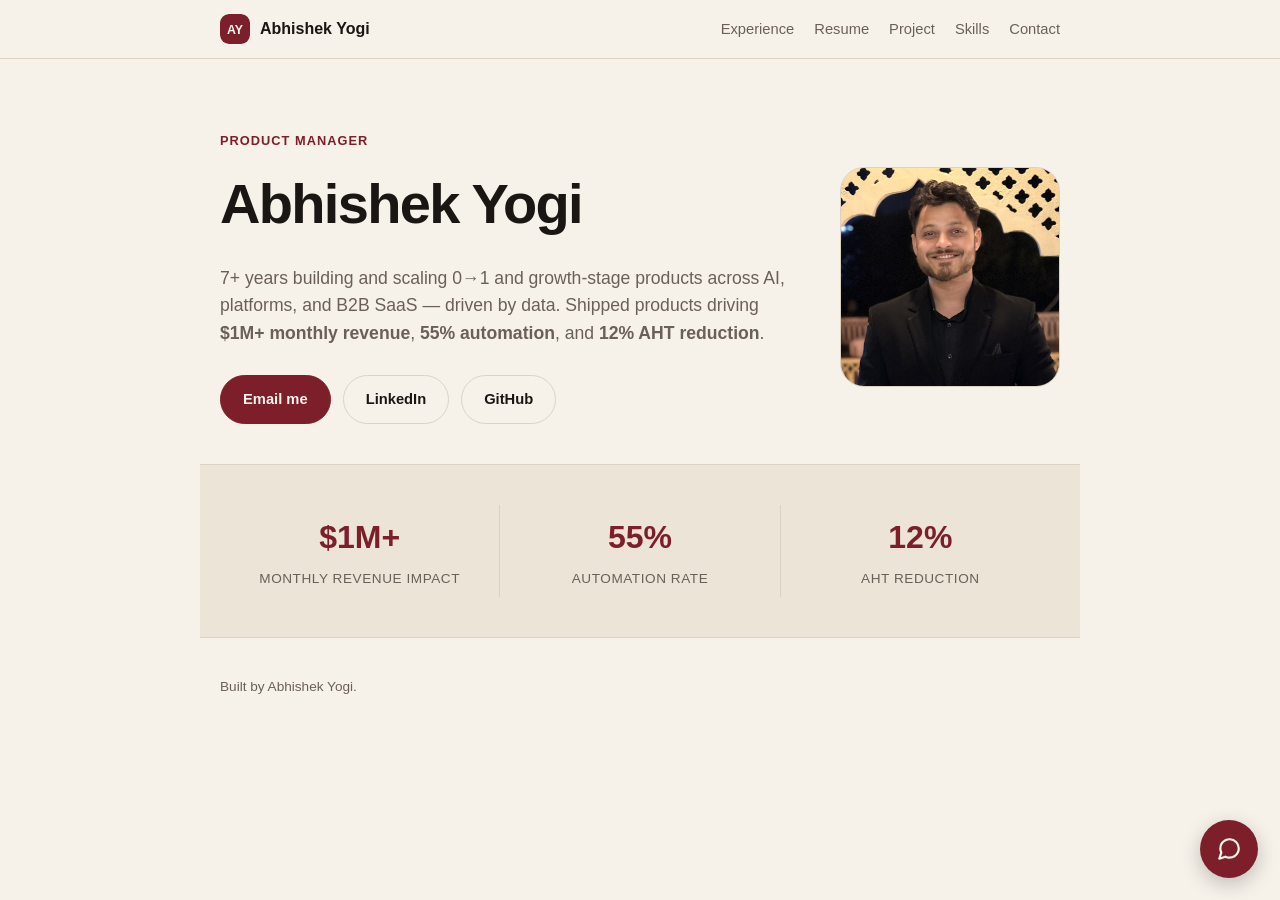
==== index.html @ f960cc6d "Generalize hero-sub copy away from AI-chatbot-specific framing Matches the broader Product Manager &" ====
<!DOCTYPE html>
<html lang="en">
<head>
<meta charset="UTF-8">
<meta name="viewport" content="width=device-width, initial-scale=1.0">
<title>Abhishek Yogi — Product Manager &amp; Data Enthusiast</title>
<meta name="description" content="Abhishek Yogi — Product Manager &amp; Data Enthusiast. 7+ years building 0→1 and growth-stage products across AI, platforms, and B2B SaaS.">
<link rel="icon" href="data:,">
<link rel="stylesheet" href="style.css">
</head>
<body>

<header class="nav">
  <div class="nav-inner">
    <a href="index.html" class="brand">
      <svg class="logo-mark" width="30" height="30" viewBox="0 0 34 34" xmlns="http://www.w3.org/2000/svg" aria-hidden="true">
        <rect width="34" height="34" rx="9" fill="var(--accent)"/>
        <text x="17" y="23" text-anchor="middle" font-family="-apple-system, BlinkMacSystemFont, 'Segoe UI', sans-serif" font-size="14" font-weight="800" fill="var(--accent-fg)">AY</text>
      </svg>
      <span>Abhishek Yogi</span>
    </a>
    <nav class="nav-links">
      <a href="experience.html">Experience</a>
      <a href="resume.html">Resume</a>
      <a href="project.html">Project</a>
      <a href="skills.html">Skills</a>
      <a href="contact.html">Contact</a>
    </nav>
  </div>
</header>

<main>
  <section class="hero">
    <div class="hero-layout">
      <div class="hero-intro">
        <p class="eyebrow"><span class="eyebrow-role" id="eyebrowRole">Product Manager</span></p>
        <h1>Abhishek Yogi</h1>
        <p class="hero-sub">
          7+ years building and scaling 0→1 and growth-stage products across AI, platforms, and B2B SaaS —
          driven by data. Shipped products driving <strong>$1M+ monthly revenue</strong>,
          <strong>55% automation</strong>, and <strong>12% AHT reduction</strong>.
        </p>
        <div class="hero-links">
          <a class="btn btn-primary" href="mailto:abhishekyogi.24@gmail.com">Email me</a>
          <a class="btn" href="https://www.linkedin.com/in/abhiyogi/" target="_blank" rel="noopener">LinkedIn</a>
          <a class="btn" href="https://github.com/abhishekyogi24-hue" target="_blank" rel="noopener">GitHub</a>
        </div>
      </div>
      <div class="hero-photo">
        <img src="headshot.jpg" alt="Abhishek Yogi" onerror="this.style.display='none'; this.nextElementSibling.style.display='flex';">
        <div class="hero-photo-placeholder">
          <svg width="64" height="64" viewBox="0 0 24 24" fill="none" stroke="currentColor" stroke-width="1.5" stroke-linecap="round" stroke-linejoin="round" aria-hidden="true">
            <circle cx="12" cy="8" r="4"/>
            <path d="M4 21c0-4.4 3.6-8 8-8s8 3.6 8 8"/>
          </svg>
        </div>
      </div>
    </div>
  </section>

  <div class="stat-band">
    <div class="stat-band-inner">
      <div class="stat">
        <span class="stat-value">$1M+</span>
        <span class="stat-label">Monthly Revenue Impact</span>
      </div>
      <div class="stat">
        <span class="stat-value">55%</span>
        <span class="stat-label">Automation Rate</span>
      </div>
      <div class="stat">
        <span class="stat-value">12%</span>
        <span class="stat-label">AHT Reduction</span>
      </div>
    </div>
  </div>
</main>

<footer class="footer">
  <p>Built by Abhishek Yogi.</p>
</footer>

<!-- Chatbot widget -->
<div id="chat-widget">
  <div id="chat-frame-wrap" hidden>
    <iframe id="chat-frame" title="Ask about Abhishek" loading="lazy"></iframe>
  </div>
  <button id="chat-launcher" type="button" aria-label="Open chat" aria-expanded="false">
    <svg class="icon-open" viewBox="0 0 24 24" width="26" height="26" fill="none" stroke="currentColor" stroke-width="2" stroke-linecap="round" stroke-linejoin="round" aria-hidden="true">
      <path d="M21 11.5a8.38 8.38 0 0 1-.9 3.8 8.5 8.5 0 0 1-7.6 4.7 8.38 8.38 0 0 1-3.8-.9L3 21l1.9-5.7a8.38 8.38 0 0 1-.9-3.8 8.5 8.5 0 0 1 4.7-7.6 8.38 8.38 0 0 1 3.8-.9h.5a8.48 8.48 0 0 1 8 8v.5z"/>
    </svg>
    <svg class="icon-close" viewBox="0 0 24 24" width="26" height="26" fill="none" stroke="currentColor" stroke-width="2.2" stroke-linecap="round" stroke-linejoin="round" aria-hidden="true">
      <line x1="18" y1="6" x2="6" y2="18"/><line x1="6" y1="6" x2="18" y2="18"/>
    </svg>
  </button>
</div>

<script>
(function () {
  var launcher = document.getElementById('chat-launcher');
  var wrap = document.getElementById('chat-frame-wrap');
  var frame = document.getElementById('chat-frame');
  var widget = document.getElementById('chat-widget');
  var loaded = false;

  function open() {
    if (!loaded) { frame.src = 'chatbot.html'; loaded = true; }
    wrap.hidden = false;
    // allow display to apply before animating
    requestAnimationFrame(function () { widget.classList.add('open'); });
    launcher.setAttribute('aria-label', 'Close chat');
    launcher.setAttribute('aria-expanded', 'true');
  }
  function close() {
    widget.classList.remove('open');
    launcher.setAttribute('aria-label', 'Open chat');
    launcher.setAttribute('aria-expanded', 'false');
    setTimeout(function () { if (!widget.classList.contains('open')) wrap.hidden = true; }, 200);
  }
  launcher.addEventListener('click', function () {
    if (widget.classList.contains('open')) close(); else open();
  });
  document.addEventListener('keydown', function (e) {
    if (e.key === 'Escape' && widget.classList.contains('open')) close();
  });
})();
</script>

<script>
(function () {
  var el = document.getElementById('eyebrowRole');
  if (!el) return;
  var roles = ['Product Manager', 'Data Enthusiast'];
  var i = 0;
  setInterval(function () {
    el.classList.add('eyebrow-fade');
    setTimeout(function () {
      i = (i + 1) % roles.length;
      el.textContent = roles[i];
      el.classList.remove('eyebrow-fade');
    }, 350);
  }, 2400);
})();
</script>

</body>
</html>
---- style.css ----
:root {
  color-scheme: light dark;
  --bg: #f6f2ea;
  --bg-alt: #ece4d6;
  --fg: #1a1613;
  --fg-muted: #6b6058;
  --accent: #7d1f2b;
  --accent-fg: #f9f5ee;
  --border: #ddd2c1;
  --card-bg: #fffdf8;
  --max-width: 880px;
}

@media (prefers-color-scheme: dark) {
  :root {
    --bg: #17120f;
    --bg-alt: #211913;
    --fg: #f0e8dd;
    --fg-muted: #a99c8d;
    --accent: #d97682;
    --accent-fg: #2a1013;
    --border: #33271f;
    --card-bg: #201812;
  }
}

:root[data-theme="light"] {
  --bg: #f6f2ea;
  --bg-alt: #ece4d6;
  --fg: #1a1613;
  --fg-muted: #6b6058;
  --accent: #7d1f2b;
  --accent-fg: #f9f5ee;
  --border: #ddd2c1;
  --card-bg: #fffdf8;
}

:root[data-theme="dark"] {
  --bg: #17120f;
  --bg-alt: #211913;
  --fg: #f0e8dd;
  --fg-muted: #a99c8d;
  --accent: #d97682;
  --accent-fg: #2a1013;
  --border: #33271f;
  --card-bg: #201812;
}

* { box-sizing: border-box; }

html { scroll-behavior: smooth; }

body {
  margin: 0;
  font-family: -apple-system, BlinkMacSystemFont, "Segoe UI", Roboto, Helvetica, Arial, sans-serif;
  background: var(--bg);
  color: var(--fg);
  line-height: 1.55;
}

a { color: var(--accent); text-decoration: none; }
a:hover { text-decoration: underline; }

a, .btn, .btn-primary, .eyebrow, .case-tag, .project-group-label,
.stat-value, .metric-value .arrow, .case-details summary.case-toggle,
.logo-mark rect {
  transition: color 0.3s ease, background-color 0.3s ease, border-color 0.3s ease, fill 0.3s ease;
}

.nav {
  position: sticky;
  top: 0;
  z-index: 10;
  background: color-mix(in srgb, var(--bg) 85%, transparent);
  backdrop-filter: blur(8px);
  border-bottom: 1px solid var(--border);
}

.nav-inner {
  max-width: var(--max-width);
  margin: 0 auto;
  padding: 14px 20px;
  display: flex;
  align-items: center;
  justify-content: space-between;
}

.brand {
  display: flex;
  align-items: center;
  gap: 10px;
  font-weight: 700;
  color: var(--fg);
  text-decoration: none;
}
.brand:hover { text-decoration: none; }
.logo-mark { flex-shrink: 0; display: block; border-radius: 9px; }

.nav-links {
  display: flex;
  gap: 20px;
  font-size: 0.92rem;
}

.nav-links a { color: var(--fg-muted); }
.nav-links a:hover { color: var(--fg); text-decoration: none; }
.nav-links a.active { color: var(--fg); font-weight: 600; }

main { max-width: var(--max-width); margin: 0 auto; padding: 0 20px; }

.hero {
  padding: 72px 0 40px;
}

.hero-layout {
  display: flex;
  align-items: center;
  gap: 48px;
}
.hero-intro { flex: 1 1 auto; min-width: 0; }

.eyebrow {
  text-transform: uppercase;
  letter-spacing: 0.08em;
  font-size: 0.8rem;
  font-weight: 600;
  color: var(--accent);
  margin: 0 0 10px;
}

.eyebrow-role {
  display: inline-block;
  transition: opacity 0.35s ease, transform 0.35s ease;
}
.eyebrow-role.eyebrow-fade {
  opacity: 0;
  transform: translateY(-6px);
}

.hero h1 {
  font-size: clamp(2.25rem, 6vw, 3.5rem);
  font-weight: 800;
  margin: 0 0 16px;
  letter-spacing: -0.03em;
}

.hero-sub {
  max-width: 640px;
  color: var(--fg-muted);
  font-size: 1.1rem;
}

.hero-links {
  display: flex;
  flex-wrap: wrap;
  gap: 12px;
  margin-top: 28px;
}

.hero-photo {
  flex: 0 0 auto;
  width: 220px;
  height: 220px;
  border-radius: 24px;
  overflow: hidden;
  border: 1px solid var(--border);
  background: var(--bg-alt);
  position: relative;
}
.hero-photo img { width: 100%; height: 100%; object-fit: cover; display: block; }
.hero-photo-placeholder {
  position: absolute;
  inset: 0;
  display: none;
  align-items: center;
  justify-content: center;
  color: var(--fg-muted);
}

.btn {
  display: inline-block;
  padding: 12px 22px;
  border-radius: 999px;
  border: 1px solid var(--border);
  color: var(--fg);
  font-size: 0.92rem;
  font-weight: 600;
}
.btn:hover { text-decoration: none; border-color: var(--accent); }

.btn-primary {
  background: var(--accent);
  color: var(--accent-fg);
  border-color: var(--accent);
}
.btn-primary:hover { opacity: 0.9; }

.stat-band {
  margin: 0 -20px;
  padding: 40px 20px;
  background: var(--bg-alt);
  border-top: 1px solid var(--border);
  border-bottom: 1px solid var(--border);
}
.stat-band-inner {
  max-width: var(--max-width);
  margin: 0 auto;
  display: flex;
  flex-wrap: wrap;
}
.stat-band .stat {
  flex: 1 1 0;
  min-width: 160px;
  text-align: center;
  padding: 8px 20px;
  border-left: 1px solid var(--border);
}
.stat-band .stat:first-child { border-left: none; }
.stat-value { display: block; font-size: 2rem; font-weight: 800; color: var(--accent); }
.stat-label {
  display: block;
  margin-top: 6px;
  font-size: 0.85rem;
  color: var(--fg-muted);
  text-transform: uppercase;
  letter-spacing: 0.04em;
}

.section { padding: 48px 0; border-top: 1px solid var(--border); }
main > .section:first-child { border-top: none; }

.section h2 {
  font-size: 1.5rem;
  margin: 0 0 28px;
}

.job { margin-bottom: 40px; }
.job:last-child { margin-bottom: 0; }

.job-head {
  display: flex;
  flex-wrap: wrap;
  align-items: baseline;
  justify-content: space-between;
  gap: 8px;
  margin-bottom: 12px;
}

.job-head h3 { margin: 0; font-size: 1.15rem; }
.job-meta { color: var(--fg-muted); font-size: 0.9rem; white-space: nowrap; }

.job h4 {
  font-size: 0.85rem;
  text-transform: uppercase;
  letter-spacing: 0.04em;
  color: var(--fg-muted);
  margin: 18px 0 8px;
}
.job h4:first-of-type { margin-top: 4px; }

.job ul { margin: 0 0 0; padding-left: 20px; }
.job li { margin-bottom: 6px; }

.job-summary { margin: 0; color: var(--fg-muted); font-size: 0.98rem; max-width: 720px; }

.resume-summary {
  font-size: 1.05rem;
  color: var(--fg-muted);
  margin: 0 0 24px;
  max-width: 640px;
}
.resume-summary strong { color: var(--fg); }
.resume-links { display: flex; gap: 12px; flex-wrap: wrap; }

.case-study {
  background: var(--card-bg);
  border: 1px solid var(--border);
  border-radius: 14px;
  padding: 32px;
}

.case-head { margin-bottom: 4px; }
.case-head h3 { margin: 0 0 4px; font-size: 1.3rem; }
.case-tag { color: var(--accent); font-size: 0.85rem; font-weight: 600; margin: 0; }

.case-lede {
  font-size: 1.05rem;
  color: var(--fg-muted);
  margin: 16px 0 28px;
  max-width: 640px;
}

.case-grid {
  display: grid;
  grid-template-columns: repeat(2, 1fr);
  gap: 24px;
  margin-bottom: 28px;
}

.case-grid-3 { grid-template-columns: repeat(3, 1fr); }
.case-phase .case-grid { margin-bottom: 0; }

.case-grid h4 {
  font-size: 0.85rem;
  text-transform: uppercase;
  letter-spacing: 0.04em;
  color: var(--fg-muted);
  margin: 0 0 6px;
}
.case-grid p { margin: 0; font-size: 0.95rem; }

.project-group { margin-bottom: 20px; }
.project-group--divider { margin-top: 48px; padding-top: 40px; border-top: 1px solid var(--border); }

.project-group-label {
  font-size: 0.8rem;
  text-transform: uppercase;
  letter-spacing: 0.1em;
  font-weight: 700;
  color: var(--accent);
  margin: 0 0 6px;
}
.project-group-note {
  margin: 0;
  color: var(--fg-muted);
  font-size: 0.95rem;
}

.case-study + .case-study { margin-top: 32px; }

.case-phase { margin-bottom: 24px; }
.case-phase h4 { font-size: 1.05rem; margin: 0 0 8px; }
.case-phase p { margin: 0 0 12px; font-size: 0.95rem; color: var(--fg-muted); }
.case-phase p:last-child { margin-bottom: 0; }
.case-phase p strong { color: var(--fg); }
.case-phase ul { margin: 8px 0 0; padding-left: 20px; }
.case-phase li { margin-bottom: 6px; font-size: 0.95rem; color: var(--fg-muted); }
.case-phase li strong { color: var(--fg); }

.case-metrics-caption {
  font-size: 0.85rem;
  color: var(--fg-muted);
  margin: 24px 0 8px;
}

.case-metrics {
  display: flex;
  gap: 16px;
  flex-wrap: wrap;
  margin-bottom: 24px;
}
.metric {
  flex: 1;
  min-width: 150px;
  background: var(--bg-alt);
  border: 1px solid var(--border);
  border-radius: 10px;
  padding: 14px 16px;
  display: flex;
  flex-direction: column;
  gap: 4px;
}
.metric-value { font-size: 1.2rem; font-weight: 700; }
.metric-value .arrow { color: var(--accent); font-weight: 400; margin: 0 4px; }
.metric-label {
  font-size: 0.8rem;
  color: var(--fg-muted);
  text-transform: uppercase;
  letter-spacing: 0.03em;
}

.case-challenge { font-size: 0.92rem; color: var(--fg-muted); margin: 0 0 24px; }
.case-challenge strong { color: var(--fg); }

.case-stack {
  display: flex;
  flex-wrap: wrap;
  gap: 8px;
  margin-bottom: 24px;
}
.case-stack span {
  font-size: 0.8rem;
  padding: 4px 10px;
  border-radius: 999px;
  background: var(--bg-alt);
  color: var(--fg-muted);
  border: 1px solid var(--border);
}

.case-links { display: flex; gap: 12px; flex-wrap: wrap; margin-bottom: 4px; }

.case-details { margin-top: 4px; }
.case-details summary.case-toggle {
  cursor: pointer;
  list-style: none;
  display: inline-flex;
  align-items: center;
  gap: 6px;
  font-size: 0.85rem;
  font-weight: 600;
  color: var(--accent);
  padding: 10px 0;
  user-select: none;
}
.case-details summary.case-toggle::-webkit-details-marker { display: none; }
.case-details summary.case-toggle::marker { content: ""; }
.case-toggle-icon { transition: transform 0.2s ease; flex-shrink: 0; }
.case-details[open] .case-toggle-icon { transform: rotate(180deg); }
.case-toggle-open { display: none; }
.case-details[open] .case-toggle-open { display: inline; }
.case-details[open] .case-toggle-closed { display: none; }
.case-details-body { padding-top: 12px; }
.case-details-body > *:last-child { margin-bottom: 0; }

.skills-grid {
  display: grid;
  grid-template-columns: repeat(2, 1fr);
  gap: 24px;
}

.skill-group h4 {
  font-size: 0.95rem;
  margin: 0 0 6px;
}
.skill-group p {
  margin: 0;
  color: var(--fg-muted);
  font-size: 0.92rem;
}

.awards-edu {
  display: grid;
  grid-template-columns: 3fr 2fr;
  gap: 40px;
}

.awards ul { padding-left: 20px; margin: 0; }
.awards li { margin-bottom: 10px; color: var(--fg-muted); }
.awards li strong { color: var(--fg); }

.education p { color: var(--fg-muted); margin: 0; }
.education strong { color: var(--fg); }

.contact { text-align: center; }
.contact .hero-links { justify-content: center; }

.footer {
  max-width: var(--max-width);
  margin: 0 auto;
  padding: 24px 20px 48px;
  color: var(--fg-muted);
  font-size: 0.85rem;
}

/* Chatbot widget */
#chat-widget {
  position: fixed;
  right: 22px;
  bottom: 22px;
  z-index: 50;
  display: flex;
  flex-direction: column;
  align-items: flex-end;
  gap: 14px;
}

#chat-launcher {
  width: 58px;
  height: 58px;
  border-radius: 50%;
  border: none;
  background: var(--accent);
  color: var(--accent-fg);
  cursor: pointer;
  display: flex;
  align-items: center;
  justify-content: center;
  box-shadow: 0 6px 20px rgba(0, 0, 0, 0.22);
  transition: transform 0.15s ease, box-shadow 0.15s ease;
  align-self: flex-end;
}
#chat-launcher:hover { transform: translateY(-2px); box-shadow: 0 8px 26px rgba(0, 0, 0, 0.28); }
#chat-launcher .icon-close { display: none; }
#chat-widget.open #chat-launcher .icon-open { display: none; }
#chat-widget.open #chat-launcher .icon-close { display: block; }

#chat-frame-wrap {
  width: 380px;
  height: 560px;
  max-height: calc(100vh - 120px);
  border-radius: 16px;
  overflow: hidden;
  background: var(--card-bg);
  border: 1px solid var(--border);
  box-shadow: 0 14px 44px rgba(0, 0, 0, 0.28);
  opacity: 0;
  transform: translateY(12px) scale(0.98);
  transform-origin: bottom right;
  transition: opacity 0.18s ease, transform 0.18s ease;
  pointer-events: none;
}
#chat-widget.open #chat-frame-wrap {
  opacity: 1;
  transform: translateY(0) scale(1);
  pointer-events: auto;
}
#chat-frame { width: 100%; height: 100%; border: 0; display: block; }

@media (max-width: 640px) {
  .nav-inner { flex-wrap: wrap; row-gap: 8px; }
  .brand { flex: 1 0 100%; }
  .nav-links { flex-wrap: wrap; gap: 8px 14px; font-size: 0.85rem; }
  .case-grid, .case-grid-3 { grid-template-columns: 1fr; }
  .skills-grid { grid-template-columns: 1fr; }
  .awards-edu { grid-template-columns: 1fr; gap: 32px; }
  .hero-layout { flex-direction: column-reverse; gap: 28px; }
  .hero-photo { width: 160px; height: 160px; }
  .stat-band { margin: 0 -20px; }
  .stat-band .stat { border-left: none; border-top: 1px solid var(--border); flex: 1 1 100%; }
  .stat-band .stat:first-child { border-top: none; }

  #chat-widget { right: 16px; bottom: 16px; left: 16px; align-items: flex-end; }
  #chat-frame-wrap {
    width: 100%;
    height: 70vh;
    max-height: calc(100vh - 100px);
  }
}
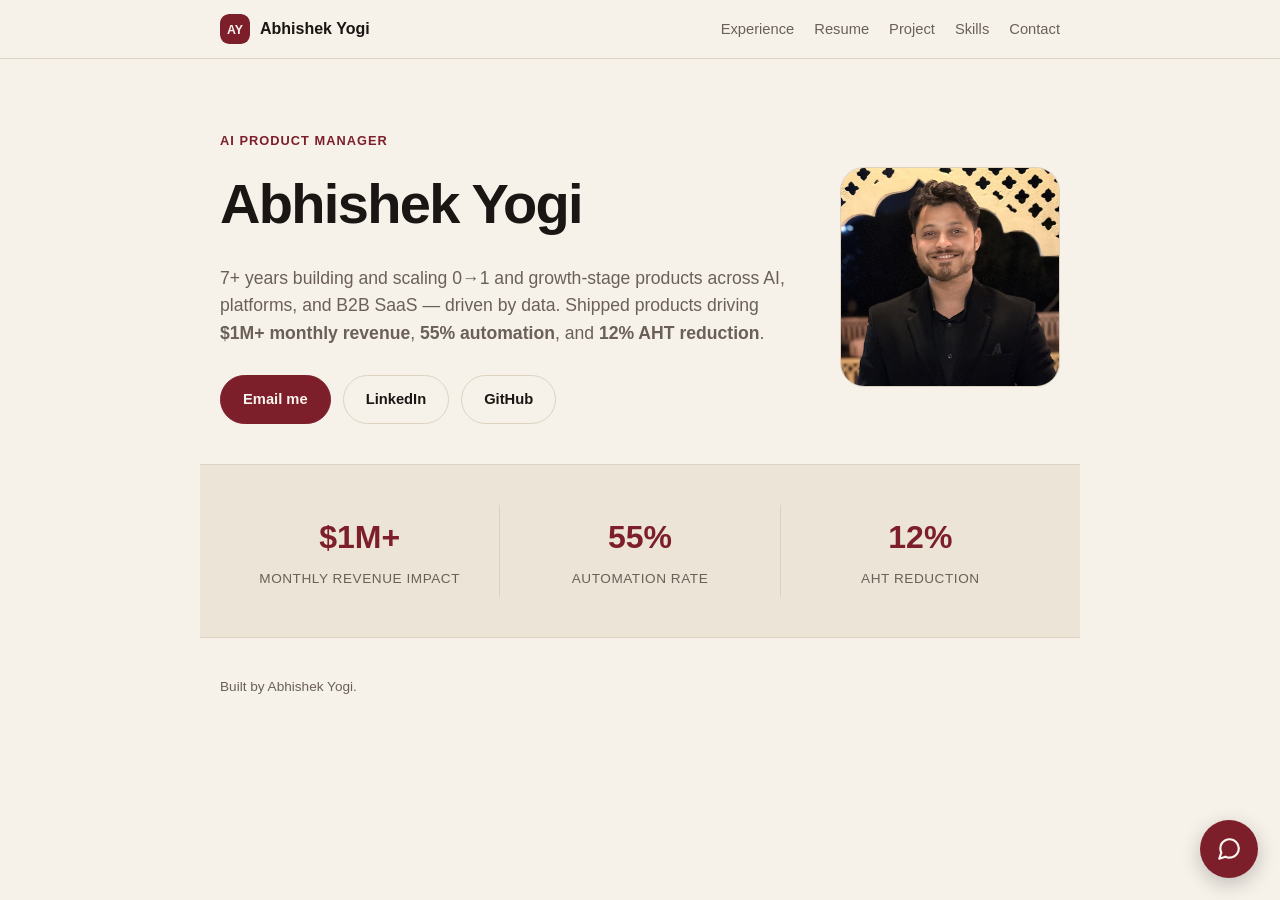
==== commit 59584ff1: "Rotate eyebrow badge through 3 labels instead of 2 AI Product Manager -> Platform & Integrations -> " ====
--- a/index.html
+++ b/index.html
@@ -33,7 +33,7 @@
   <section class="hero">
     <div class="hero-layout">
       <div class="hero-intro">
-        <p class="eyebrow"><span class="eyebrow-role" id="eyebrowRole">Product Manager</span></p>
+        <p class="eyebrow"><span class="eyebrow-role" id="eyebrowRole">AI Product Manager</span></p>
         <h1>Abhishek Yogi</h1>
         <p class="hero-sub">
           7+ years building and scaling 0→1 and growth-stage products across AI, platforms, and B2B SaaS —
@@ -130,7 +130,7 @@
 (function () {
   var el = document.getElementById('eyebrowRole');
   if (!el) return;
-  var roles = ['Product Manager', 'Data Enthusiast'];
+  var roles = ['AI Product Manager', 'Platform & Integrations', 'Data Enthusiast'];
   var i = 0;
   setInterval(function () {
     el.classList.add('eyebrow-fade');
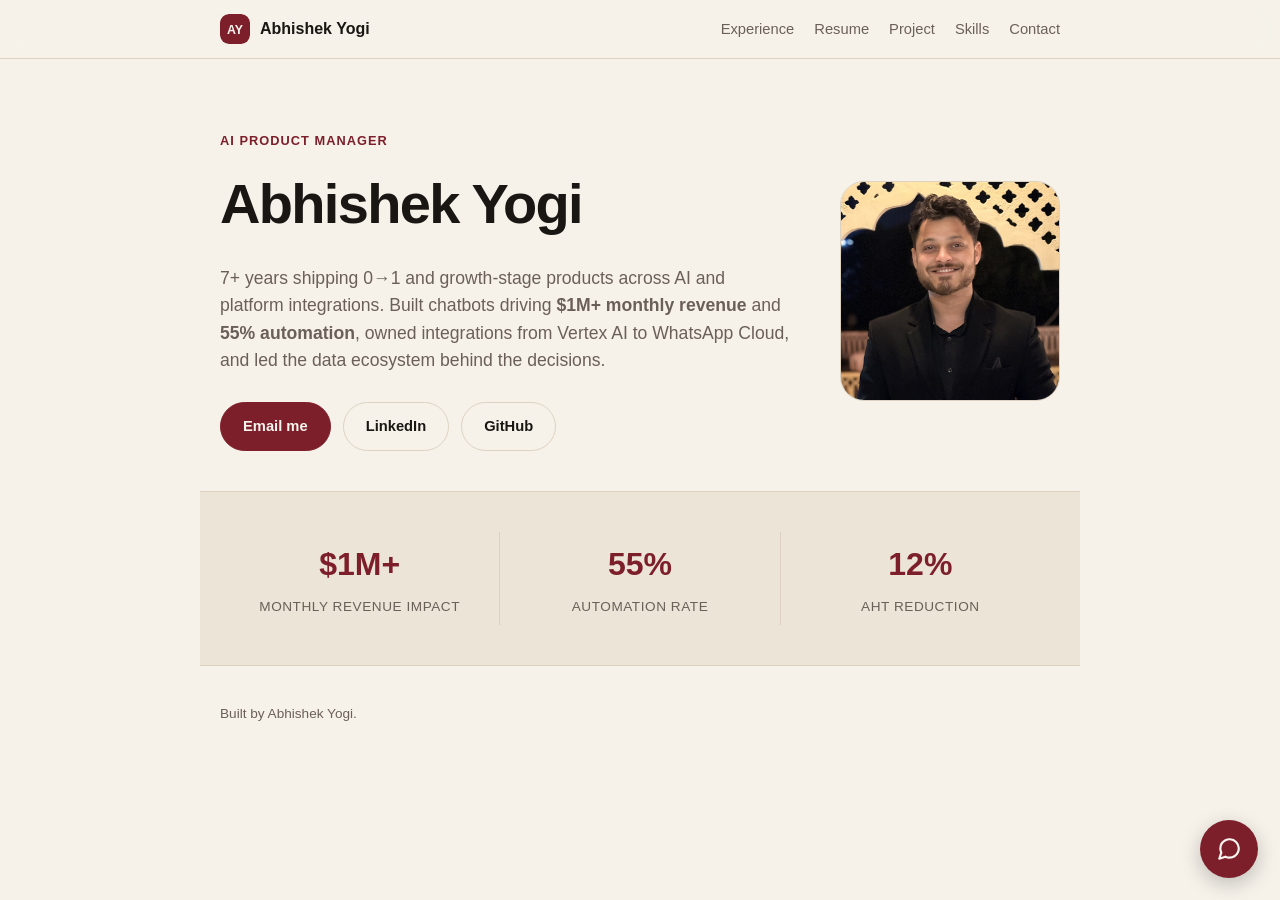
==== commit 480b3b82: "Remove inaccurate B2B SaaS claim; lead with platform integrations and data Abhishek hasn't worked in" ====
--- a/index.html
+++ b/index.html
@@ -4,7 +4,7 @@
 <meta charset="UTF-8">
 <meta name="viewport" content="width=device-width, initial-scale=1.0">
 <title>Abhishek Yogi — Product Manager &amp; Data Enthusiast</title>
-<meta name="description" content="Abhishek Yogi — Product Manager &amp; Data Enthusiast. 7+ years building 0→1 and growth-stage products across AI, platforms, and B2B SaaS.">
+<meta name="description" content="Abhishek Yogi — Product Manager &amp; Data Enthusiast. 7+ years shipping 0→1 and growth-stage products across AI and platform integrations.">
 <link rel="icon" href="data:,">
 <link rel="stylesheet" href="style.css">
 </head>
@@ -36,9 +36,9 @@
         <p class="eyebrow"><span class="eyebrow-role" id="eyebrowRole">AI Product Manager</span></p>
         <h1>Abhishek Yogi</h1>
         <p class="hero-sub">
-          7+ years building and scaling 0→1 and growth-stage products across AI, platforms, and B2B SaaS —
-          driven by data. Shipped products driving <strong>$1M+ monthly revenue</strong>,
-          <strong>55% automation</strong>, and <strong>12% AHT reduction</strong>.
+          7+ years shipping 0→1 and growth-stage products across AI and platform integrations. Built chatbots
+          driving <strong>$1M+ monthly revenue</strong> and <strong>55% automation</strong>, owned integrations
+          from Vertex AI to WhatsApp Cloud, and led the data ecosystem behind the decisions.
         </p>
         <div class="hero-links">
           <a class="btn btn-primary" href="mailto:abhishekyogi.24@gmail.com">Email me</a>
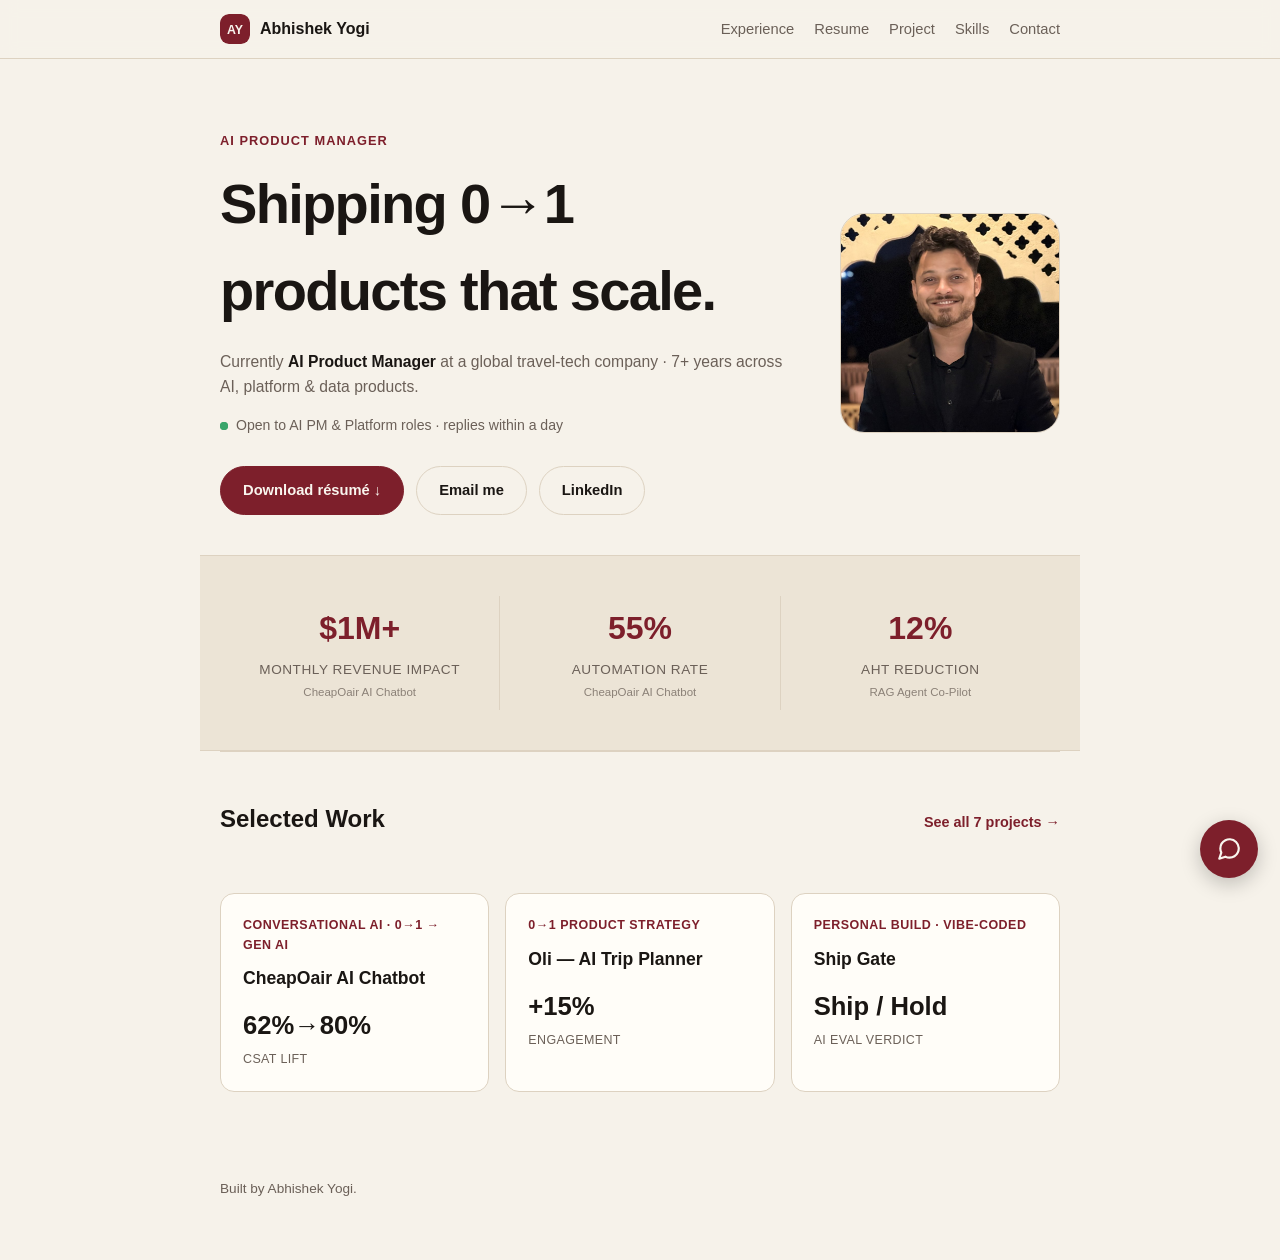
==== commit b7a2de8a: "Redesign homepage hero for recruiter conversion (Prototype A) Lead with a positioning headline inste" ====
--- a/index.html
+++ b/index.html
@@ -4,7 +4,7 @@
 <meta charset="UTF-8">
 <meta name="viewport" content="width=device-width, initial-scale=1.0">
 <title>Abhishek Yogi — Product Manager &amp; Data Enthusiast</title>
-<meta name="description" content="Abhishek Yogi — Product Manager &amp; Data Enthusiast. 7+ years shipping 0→1 and growth-stage products across AI and platform integrations.">
+<meta name="description" content="Abhishek Yogi — AI Product Manager. 7+ years shipping 0→1 products across AI and platform integrations, with $1M+ monthly revenue impact and 55% automation.">
 <link rel="icon" href="data:,">
 <link rel="stylesheet" href="style.css">
 </head>
@@ -34,16 +34,13 @@
     <div class="hero-layout">
       <div class="hero-intro">
         <p class="eyebrow"><span class="eyebrow-role" id="eyebrowRole">AI Product Manager</span></p>
-        <h1>Abhishek Yogi</h1>
-        <p class="hero-sub">
-          7+ years shipping 0→1 and growth-stage products across AI and platform integrations. Built chatbots
-          driving <strong>$1M+ monthly revenue</strong> and <strong>55% automation</strong>, owned integrations
-          from Vertex AI to WhatsApp Cloud, and led the data ecosystem behind the decisions.
-        </p>
+        <h1>Shipping 0→1 products that scale.</h1>
+        <p class="cred">Currently <strong>AI Product Manager</strong> at a global travel-tech company · 7+ years across AI, platform &amp; data products.</p>
+        <p class="avail"><span class="avail-dot" aria-hidden="true"></span> Open to AI PM &amp; Platform roles · replies within a day</p>
         <div class="hero-links">
-          <a class="btn btn-primary" href="mailto:abhishekyogi.24@gmail.com">Email me</a>
+          <a class="btn btn-primary" href="Abhishek_Yogi_Resume.pdf" download>Download résumé ↓</a>
+          <a class="btn" href="mailto:abhishekyogi.24@gmail.com">Email me</a>
           <a class="btn" href="https://www.linkedin.com/in/abhiyogi/" target="_blank" rel="noopener">LinkedIn</a>
-          <a class="btn" href="https://github.com/abhishekyogi24-hue" target="_blank" rel="noopener">GitHub</a>
         </div>
       </div>
       <div class="hero-photo">
@@ -60,20 +57,50 @@
 
   <div class="stat-band">
     <div class="stat-band-inner">
-      <div class="stat">
+      <a class="stat" href="project.html#cheapoair">
         <span class="stat-value">$1M+</span>
         <span class="stat-label">Monthly Revenue Impact</span>
-      </div>
-      <div class="stat">
+        <span class="stat-src">CheapOair AI Chatbot</span>
+      </a>
+      <a class="stat" href="project.html#cheapoair">
         <span class="stat-value">55%</span>
         <span class="stat-label">Automation Rate</span>
-      </div>
-      <div class="stat">
+        <span class="stat-src">CheapOair AI Chatbot</span>
+      </a>
+      <a class="stat" href="experience.html">
         <span class="stat-value">12%</span>
         <span class="stat-label">AHT Reduction</span>
-      </div>
+        <span class="stat-src">RAG Agent Co-Pilot</span>
+      </a>
     </div>
   </div>
+
+  <section class="section">
+    <div class="section-head">
+      <h2>Selected Work</h2>
+      <a class="see-all" href="project.html">See all 7 projects →</a>
+    </div>
+    <div class="work-grid">
+      <a class="work-card" href="project.html#cheapoair">
+        <p class="work-card-tag">Conversational AI · 0→1 → Gen AI</p>
+        <p class="work-card-title">CheapOair AI Chatbot</p>
+        <span class="work-card-metric">62%→80%</span>
+        <span class="work-card-metric-label">CSAT lift</span>
+      </a>
+      <a class="work-card" href="project.html#oli">
+        <p class="work-card-tag">0→1 Product Strategy</p>
+        <p class="work-card-title">Oli — AI Trip Planner</p>
+        <span class="work-card-metric">+15%</span>
+        <span class="work-card-metric-label">Engagement</span>
+      </a>
+      <a class="work-card" href="project.html#ship-gate">
+        <p class="work-card-tag">Personal Build · Vibe-Coded</p>
+        <p class="work-card-title">Ship Gate</p>
+        <span class="work-card-metric">Ship / Hold</span>
+        <span class="work-card-metric-label">AI eval verdict</span>
+      </a>
+    </div>
+  </section>
 </main>
 
 <footer class="footer">
@@ -83,7 +110,7 @@
 <!-- Chatbot widget -->
 <div id="chat-widget">
   <div id="chat-frame-wrap" hidden>
-    <iframe id="chat-frame" title="Ask about Abhishek" loading="lazy"></iframe>
+    <iframe id="chat-frame" aria-label="Abhi AI chat assistant" loading="lazy" allow="microphone"></iframe>
   </div>
   <button id="chat-launcher" type="button" aria-label="Open chat" aria-expanded="false">
     <svg class="icon-open" viewBox="0 0 24 24" width="26" height="26" fill="none" stroke="currentColor" stroke-width="2" stroke-linecap="round" stroke-linejoin="round" aria-hidden="true">
--- a/style.css
+++ b/style.css
@@ -150,6 +150,42 @@
   font-size: 1.1rem;
 }
 
+.cred {
+  margin: 14px 0 0;
+  color: var(--fg-muted);
+  font-size: 0.98rem;
+}
+.cred strong { color: var(--fg); }
+
+.avail {
+  display: inline-flex;
+  align-items: center;
+  gap: 8px;
+  margin: 16px 0 0;
+  font-size: 0.88rem;
+  color: var(--fg-muted);
+}
+.avail-dot {
+  width: 8px;
+  height: 8px;
+  border-radius: 50%;
+  background: #3aa66b;
+  flex-shrink: 0;
+  position: relative;
+}
+.avail-dot::after {
+  content: "";
+  position: absolute;
+  inset: 0;
+  border-radius: 50%;
+  background: #3aa66b;
+  animation: avail-pulse 2s ease-out infinite;
+}
+@keyframes avail-pulse {
+  0% { opacity: 0.6; transform: scale(1); }
+  100% { opacity: 0; transform: scale(2.6); }
+}
+
 .hero-links {
   display: flex;
   flex-wrap: wrap;
@@ -214,8 +250,14 @@
   text-align: center;
   padding: 8px 20px;
   border-left: 1px solid var(--border);
+  color: inherit;
+  text-decoration: none;
+  display: block;
 }
 .stat-band .stat:first-child { border-left: none; }
+a.stat-band .stat:hover,
+.stat-band a.stat:hover { text-decoration: none; }
+.stat-band a.stat:hover .stat-value { text-decoration: underline; }
 .stat-value { display: block; font-size: 2rem; font-weight: 800; color: var(--accent); }
 .stat-label {
   display: block;
@@ -224,6 +266,57 @@
   color: var(--fg-muted);
   text-transform: uppercase;
   letter-spacing: 0.04em;
+}
+.stat-src {
+  display: block;
+  margin-top: 4px;
+  font-size: 0.72rem;
+  color: var(--fg-muted);
+  opacity: 0.75;
+}
+
+.section-head {
+  display: flex;
+  align-items: baseline;
+  justify-content: space-between;
+  gap: 16px;
+  margin-bottom: 28px;
+}
+.section-head h2 { margin: 0; }
+.section-head .see-all { font-size: 0.9rem; font-weight: 600; white-space: nowrap; }
+
+.work-grid {
+  display: grid;
+  grid-template-columns: repeat(3, 1fr);
+  gap: 16px;
+}
+.work-card {
+  display: block;
+  background: var(--card-bg);
+  border: 1px solid var(--border);
+  border-radius: 14px;
+  padding: 22px;
+  color: inherit;
+  text-decoration: none;
+}
+.work-card:hover { text-decoration: none; border-color: var(--accent); }
+.work-card-tag {
+  color: var(--accent);
+  font-size: 0.78rem;
+  font-weight: 600;
+  text-transform: uppercase;
+  letter-spacing: 0.04em;
+  margin: 0 0 10px;
+}
+.work-card-title { font-size: 1.1rem; font-weight: 700; margin: 0 0 14px; }
+.work-card-metric { display: block; font-size: 1.6rem; font-weight: 800; color: var(--fg); font-variant-numeric: tabular-nums; }
+.work-card-metric-label {
+  display: block;
+  margin-top: 4px;
+  font-size: 0.78rem;
+  color: var(--fg-muted);
+  text-transform: uppercase;
+  letter-spacing: 0.03em;
 }
 
 .section { padding: 48px 0; border-top: 1px solid var(--border); }
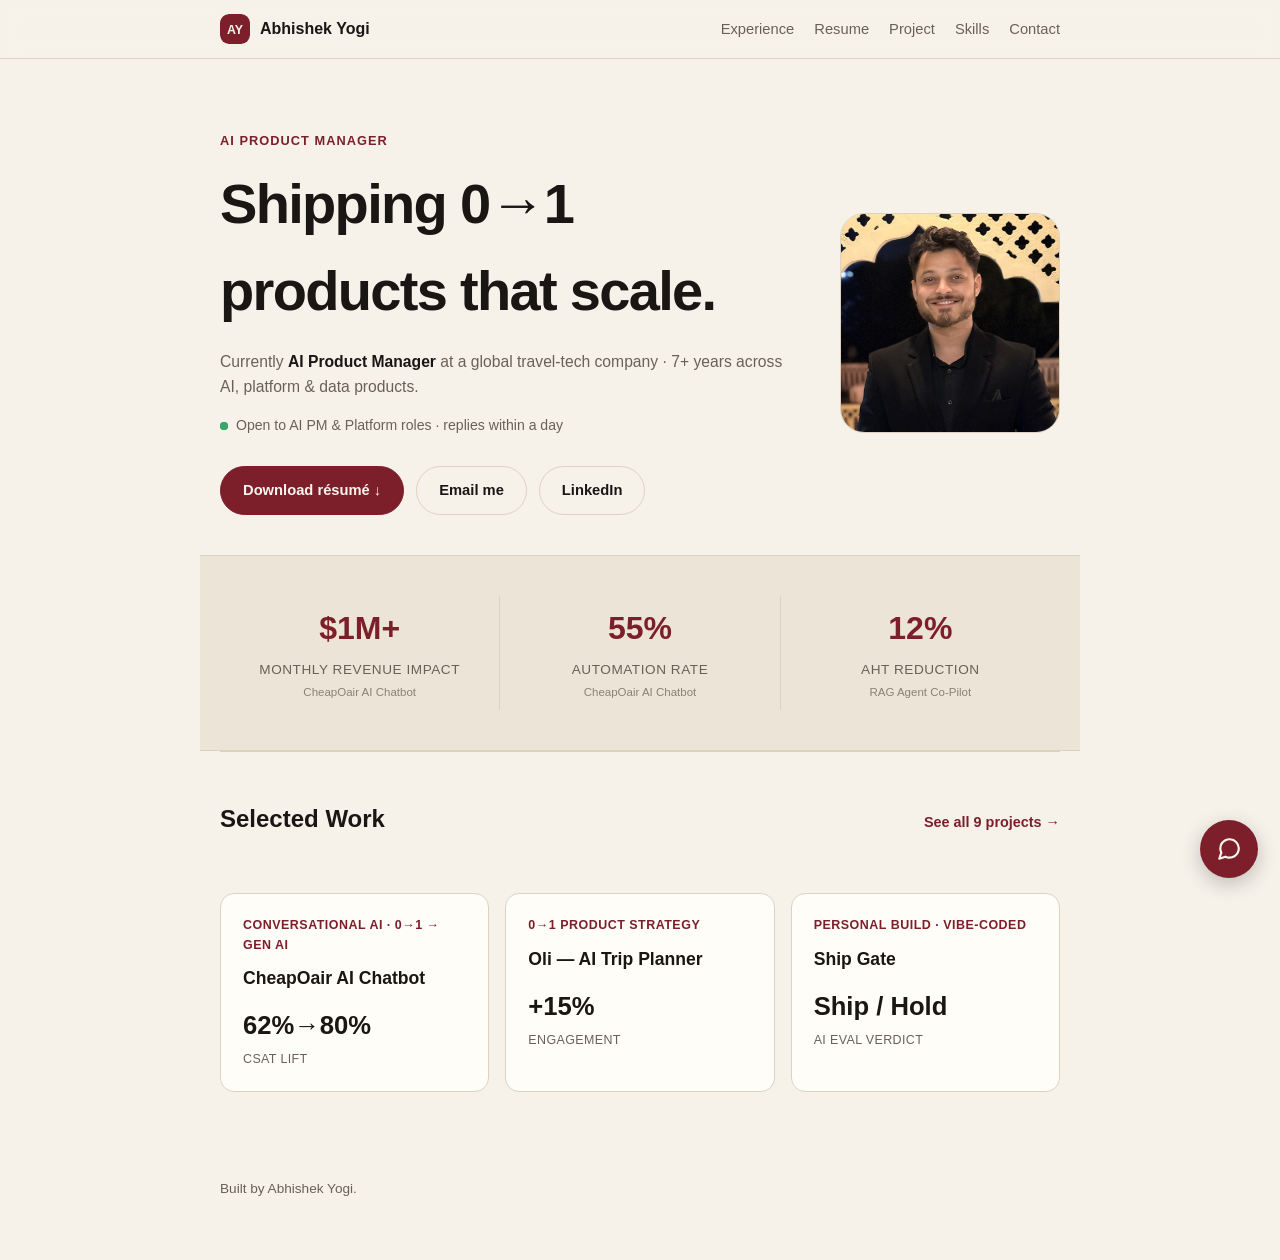
==== commit 226e73dd: "Add Plant Protector and Ledger to the Curiosity Builds section Plant Protector & Guide was already d" ====
--- a/index.html
+++ b/index.html
@@ -78,7 +78,7 @@
   <section class="section">
     <div class="section-head">
       <h2>Selected Work</h2>
-      <a class="see-all" href="project.html">See all 7 projects →</a>
+      <a class="see-all" href="project.html">See all 9 projects →</a>
     </div>
     <div class="work-grid">
       <a class="work-card" href="project.html#cheapoair">
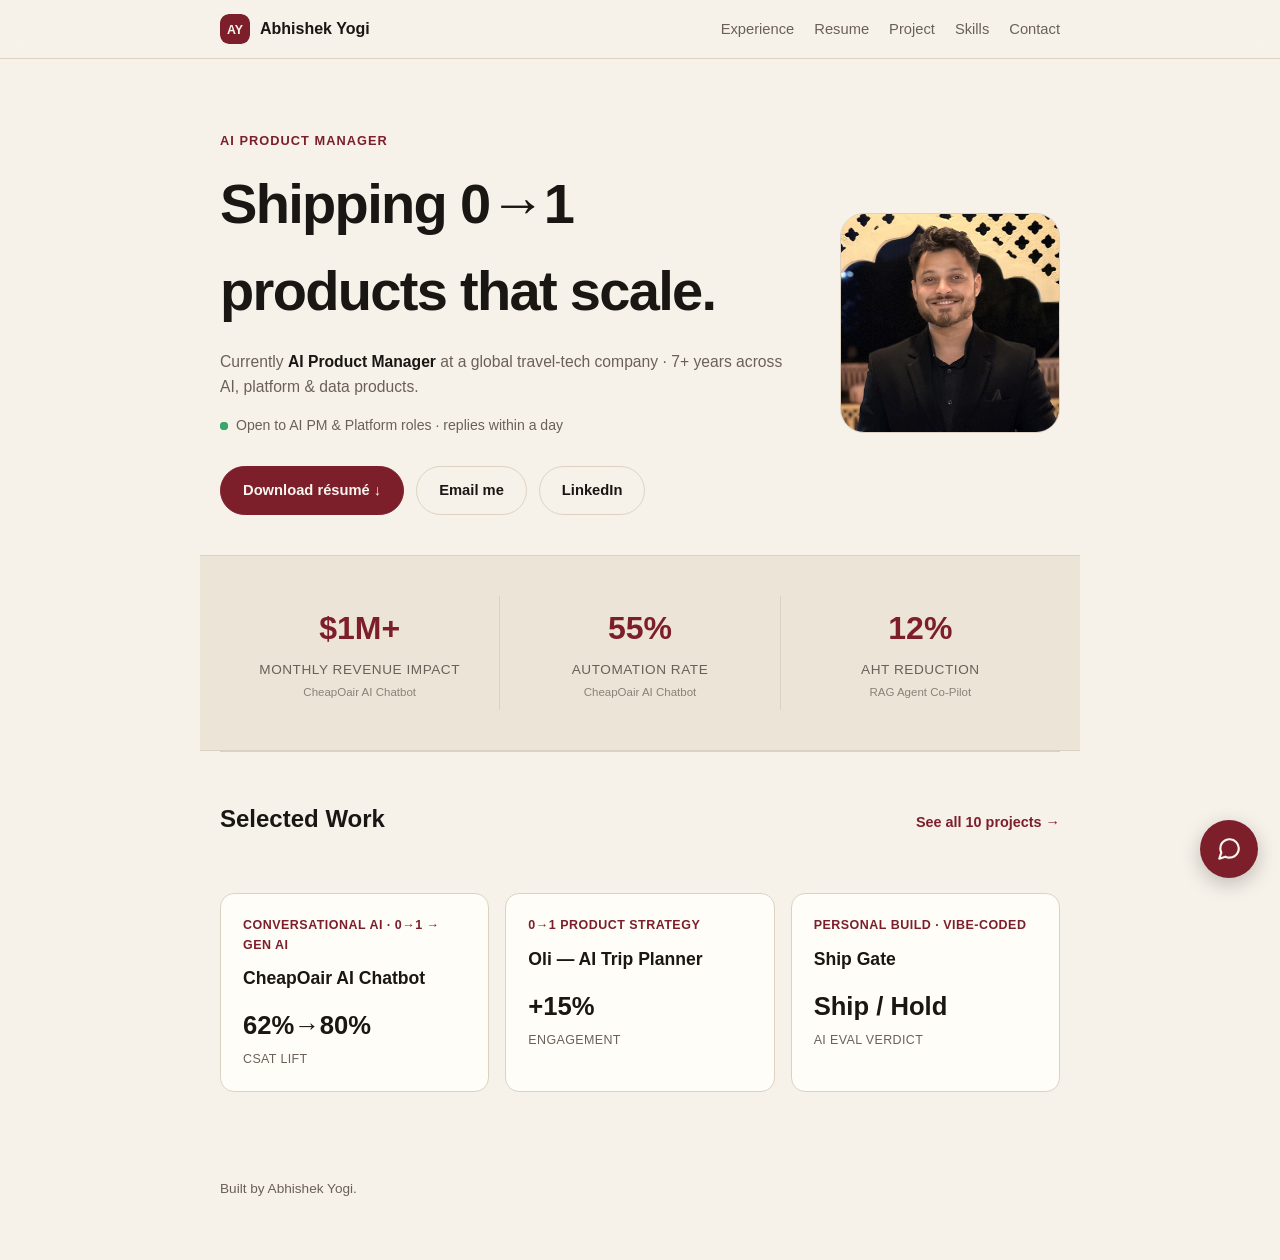
==== commit fe6864ce: "Sync portfolio and chatbot KB with latest work Refresh Abhi AI's knowledge base (81 -> 110 chunks) w" ====
--- a/index.html
+++ b/index.html
@@ -78,7 +78,7 @@
   <section class="section">
     <div class="section-head">
       <h2>Selected Work</h2>
-      <a class="see-all" href="project.html">See all 9 projects →</a>
+      <a class="see-all" href="project.html">See all 10 projects →</a>
     </div>
     <div class="work-grid">
       <a class="work-card" href="project.html#cheapoair">
